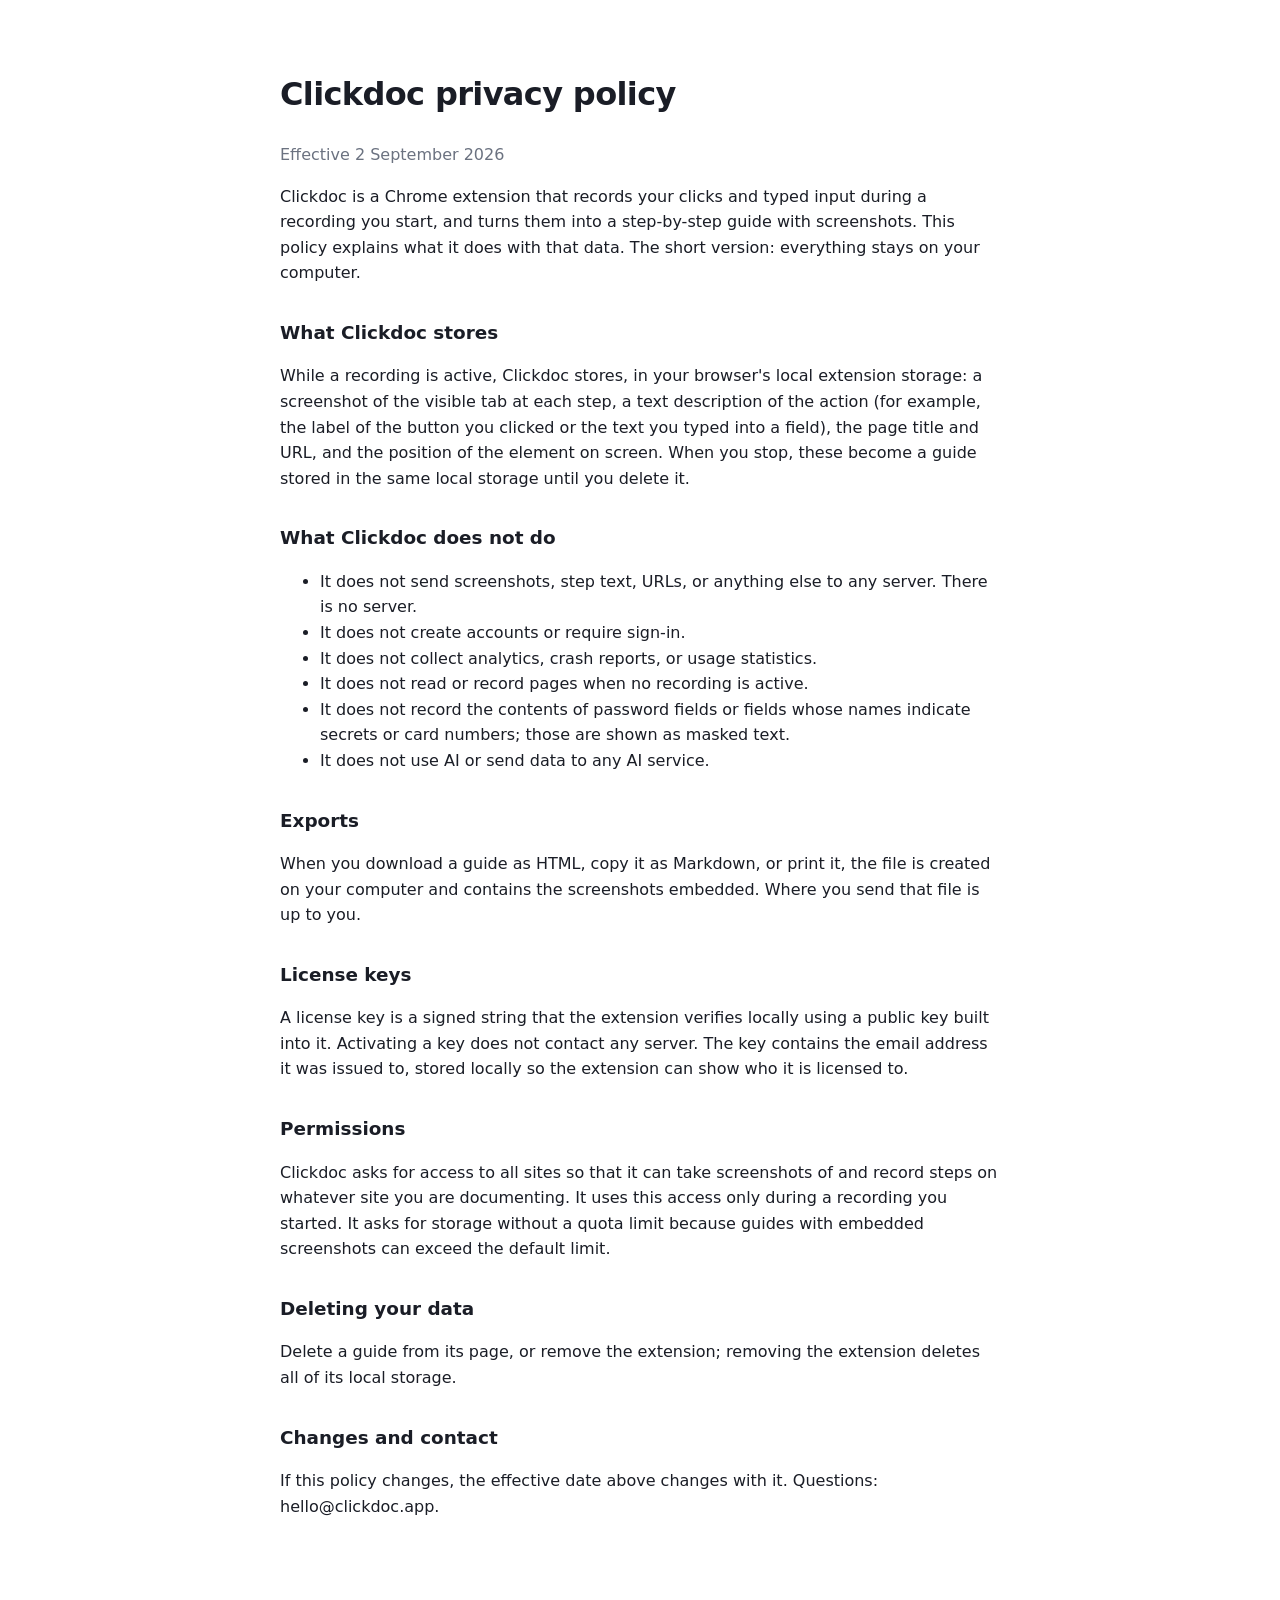
==== privacy.html @ 6314d19f "Clickdoc landing page, privacy policy and demo guides Co-Authored-By: Claude Fable 5.1 <noreply@anth" ====
<!doctype html>
<html lang="en">
<head>
<meta charset="utf-8">
<meta name="viewport" content="width=device-width, initial-scale=1">
<title>Clickdoc privacy policy</title>
<style>
  body { font-family: Inter, system-ui, -apple-system, "Segoe UI", sans-serif; color: #1a1d26; background: #fff; margin: 0; line-height: 1.6; }
  main { max-width: 720px; margin: 0 auto; padding: 48px 24px 80px; }
  h1 { letter-spacing: -0.02em; }
  h2 { margin-top: 2rem; font-size: 1.15rem; }
  .muted { color: #6b7280; }
</style>
</head>
<body>
<main>
  <h1>Clickdoc privacy policy</h1>
  <p class="muted">Effective 2 September 2026</p>

  <p>Clickdoc is a Chrome extension that records your clicks and typed input during a recording you start, and turns them into a step-by-step guide with screenshots. This policy explains what it does with that data. The short version: everything stays on your computer.</p>

  <h2>What Clickdoc stores</h2>
  <p>While a recording is active, Clickdoc stores, in your browser's local extension storage: a screenshot of the visible tab at each step, a text description of the action (for example, the label of the button you clicked or the text you typed into a field), the page title and URL, and the position of the element on screen. When you stop, these become a guide stored in the same local storage until you delete it.</p>

  <h2>What Clickdoc does not do</h2>
  <ul>
    <li>It does not send screenshots, step text, URLs, or anything else to any server. There is no server.</li>
    <li>It does not create accounts or require sign-in.</li>
    <li>It does not collect analytics, crash reports, or usage statistics.</li>
    <li>It does not read or record pages when no recording is active.</li>
    <li>It does not record the contents of password fields or fields whose names indicate secrets or card numbers; those are shown as masked text.</li>
    <li>It does not use AI or send data to any AI service.</li>
  </ul>

  <h2>Exports</h2>
  <p>When you download a guide as HTML, copy it as Markdown, or print it, the file is created on your computer and contains the screenshots embedded. Where you send that file is up to you.</p>

  <h2>License keys</h2>
  <p>A license key is a signed string that the extension verifies locally using a public key built into it. Activating a key does not contact any server. The key contains the email address it was issued to, stored locally so the extension can show who it is licensed to.</p>

  <h2>Permissions</h2>
  <p>Clickdoc asks for access to all sites so that it can take screenshots of and record steps on whatever site you are documenting. It uses this access only during a recording you started. It asks for storage without a quota limit because guides with embedded screenshots can exceed the default limit.</p>

  <h2>Deleting your data</h2>
  <p>Delete a guide from its page, or remove the extension; removing the extension deletes all of its local storage.</p>

  <h2>Changes and contact</h2>
  <p>If this policy changes, the effective date above changes with it. Questions: hello@clickdoc.app.</p>
</main>
</body>
</html>
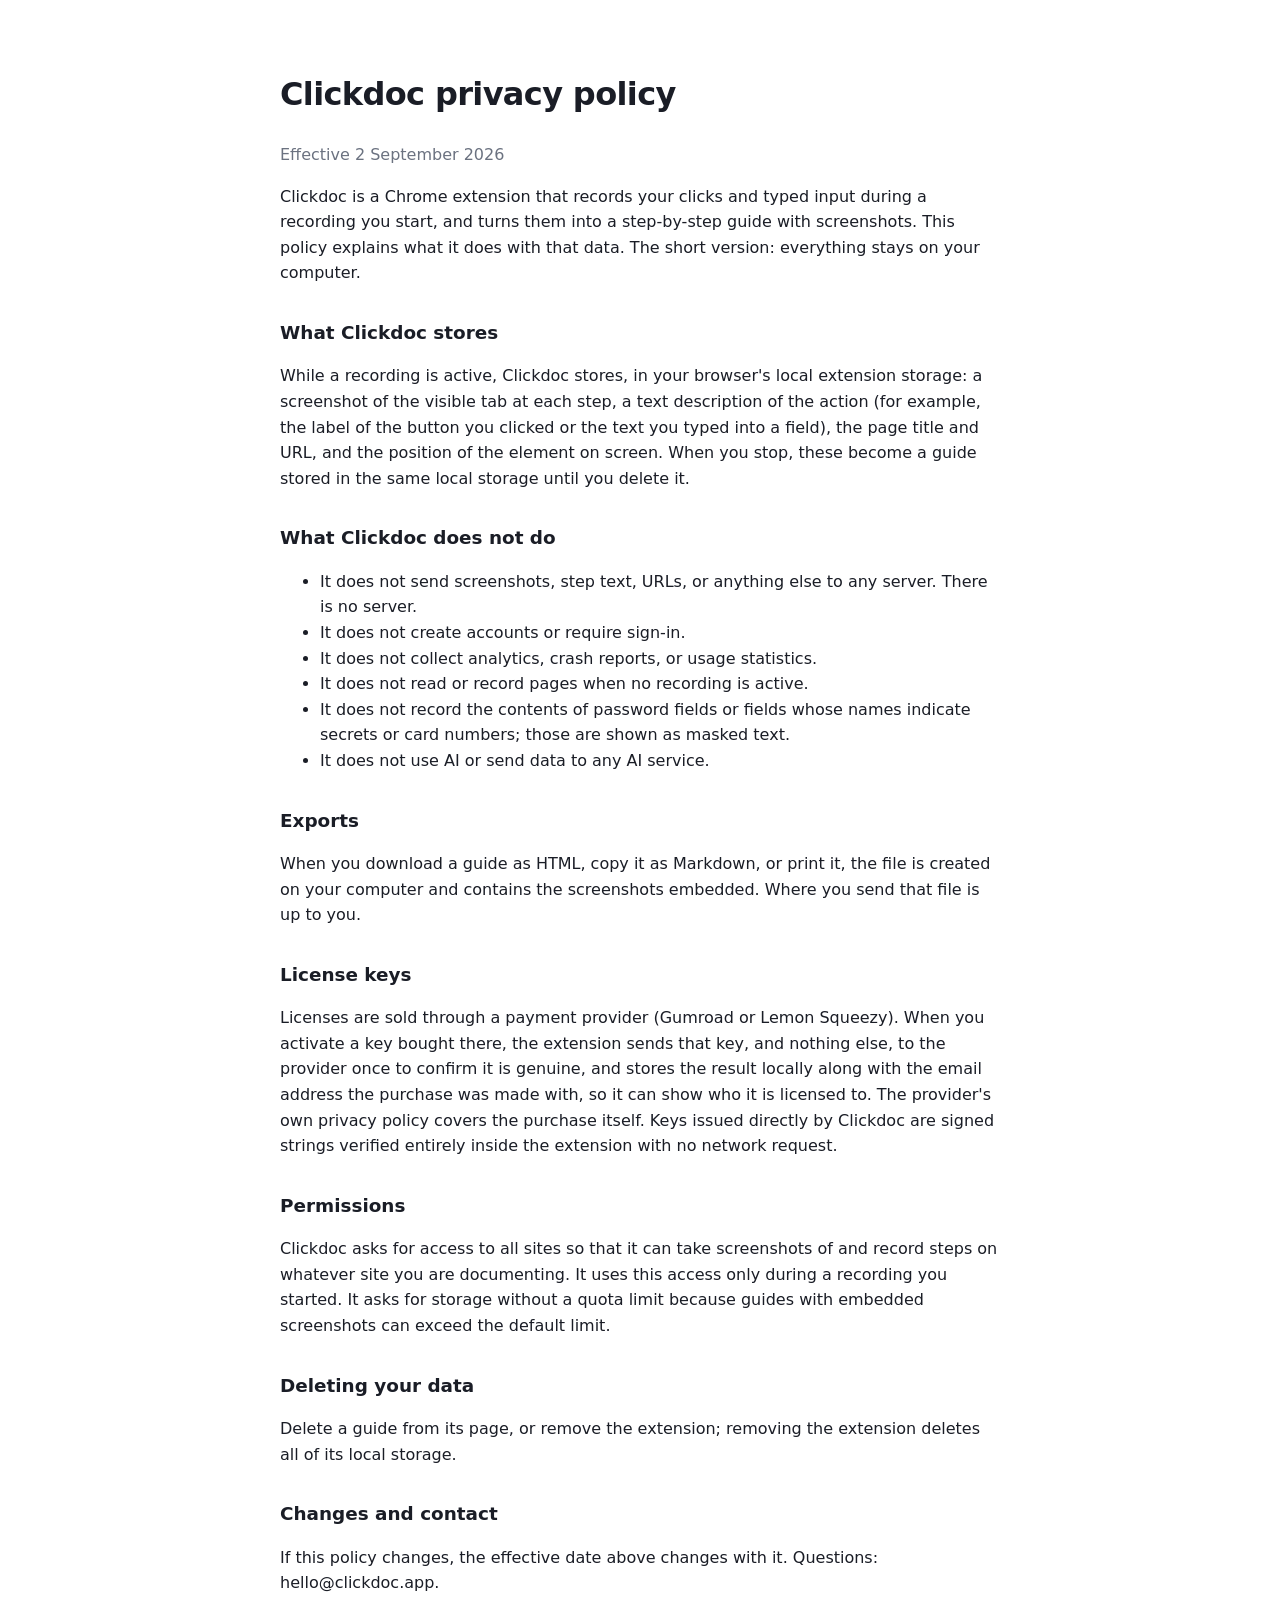
==== commit 3e2a4383: "Privacy policy: store license checks Co-Authored-By: Claude Fable 5.1 <noreply@anthropic.com> Claude" ====
--- a/privacy.html
+++ b/privacy.html
@@ -36,7 +36,7 @@
   <p>When you download a guide as HTML, copy it as Markdown, or print it, the file is created on your computer and contains the screenshots embedded. Where you send that file is up to you.</p>
 
   <h2>License keys</h2>
-  <p>A license key is a signed string that the extension verifies locally using a public key built into it. Activating a key does not contact any server. The key contains the email address it was issued to, stored locally so the extension can show who it is licensed to.</p>
+  <p>Licenses are sold through a payment provider (Gumroad or Lemon Squeezy). When you activate a key bought there, the extension sends that key, and nothing else, to the provider once to confirm it is genuine, and stores the result locally along with the email address the purchase was made with, so it can show who it is licensed to. The provider's own privacy policy covers the purchase itself. Keys issued directly by Clickdoc are signed strings verified entirely inside the extension with no network request.</p>
 
   <h2>Permissions</h2>
   <p>Clickdoc asks for access to all sites so that it can take screenshots of and record steps on whatever site you are documenting. It uses this access only during a recording you started. It asks for storage without a quota limit because guides with embedded screenshots can exceed the default limit.</p>
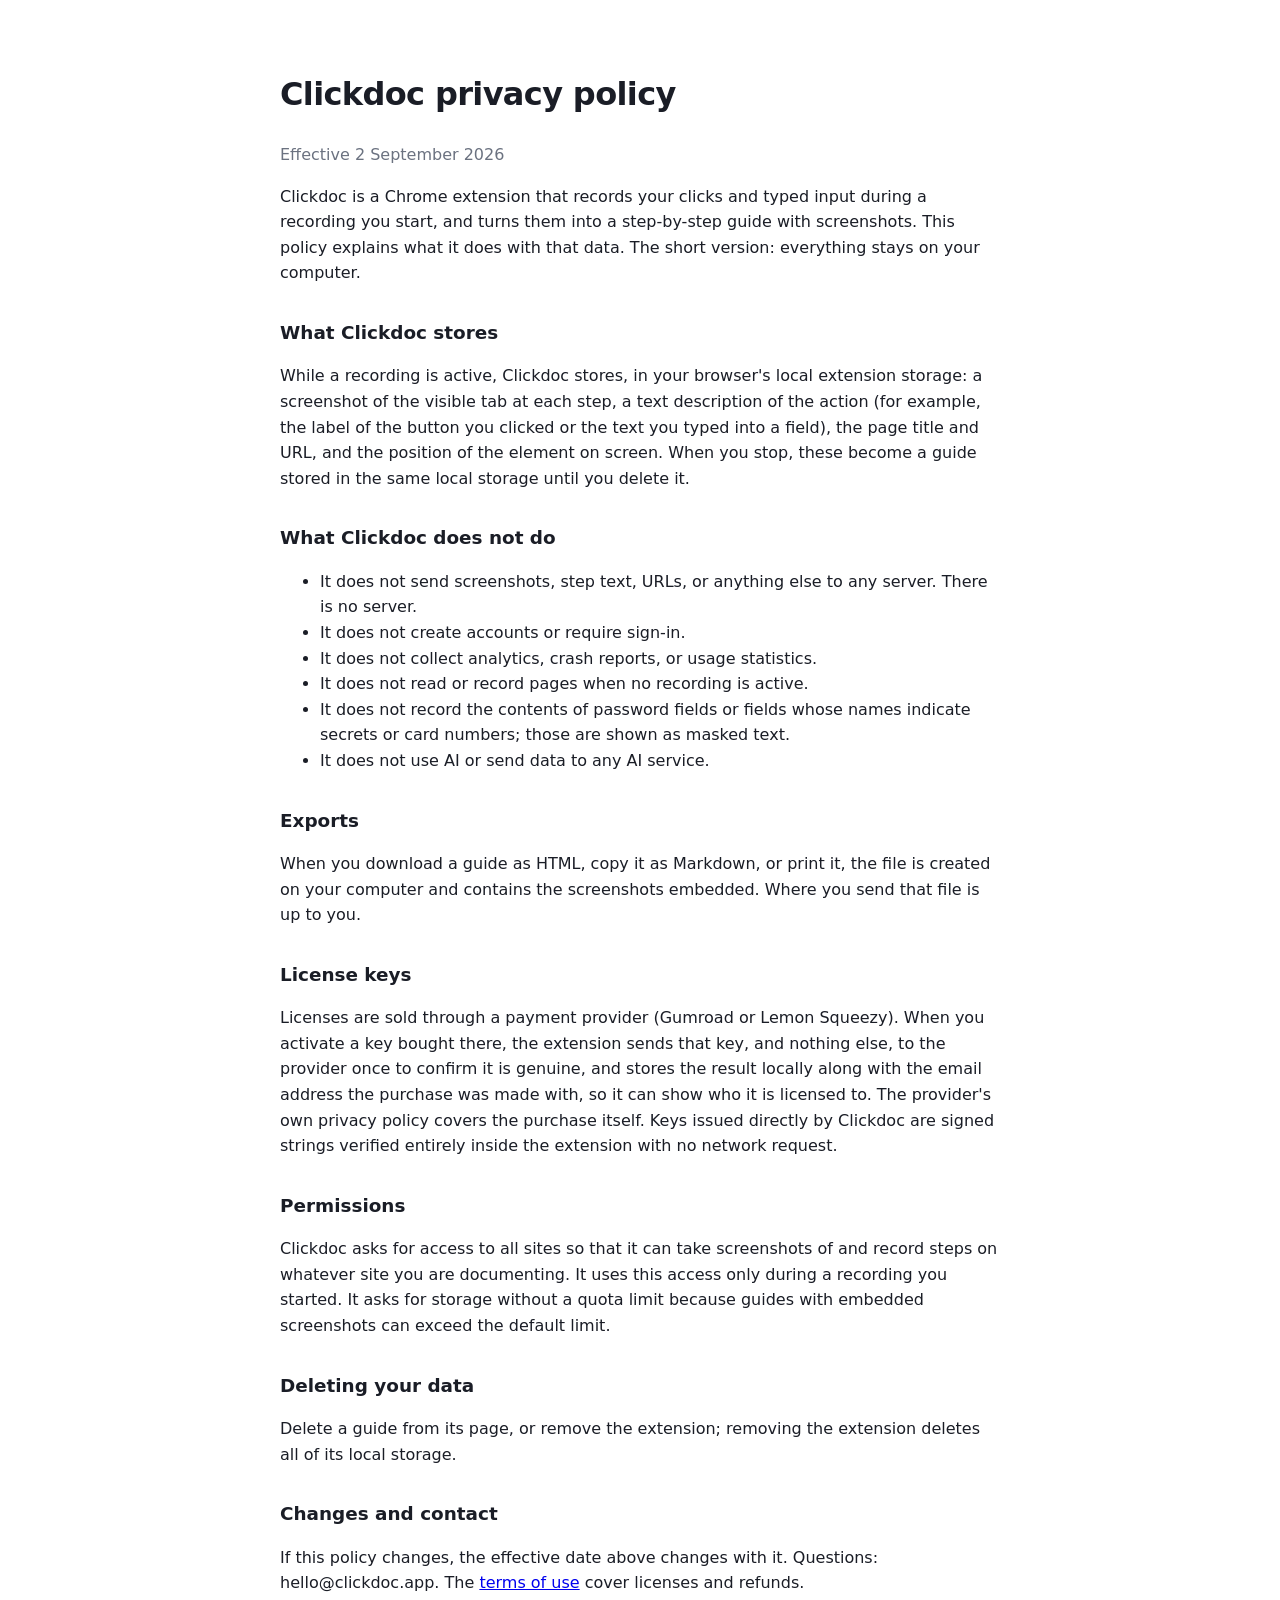
==== commit 01ab9f00: "Terms of use page; Team copy is one key with five seats Co-Authored-By: Claude Fable 5.1 <noreply@an" ====
--- a/privacy.html
+++ b/privacy.html
@@ -45,7 +45,7 @@
   <p>Delete a guide from its page, or remove the extension; removing the extension deletes all of its local storage.</p>
 
   <h2>Changes and contact</h2>
-  <p>If this policy changes, the effective date above changes with it. Questions: hello@clickdoc.app.</p>
+  <p>If this policy changes, the effective date above changes with it. Questions: hello@clickdoc.app. The <a href="terms.html">terms of use</a> cover licenses and refunds.</p>
 </main>
 </body>
 </html>
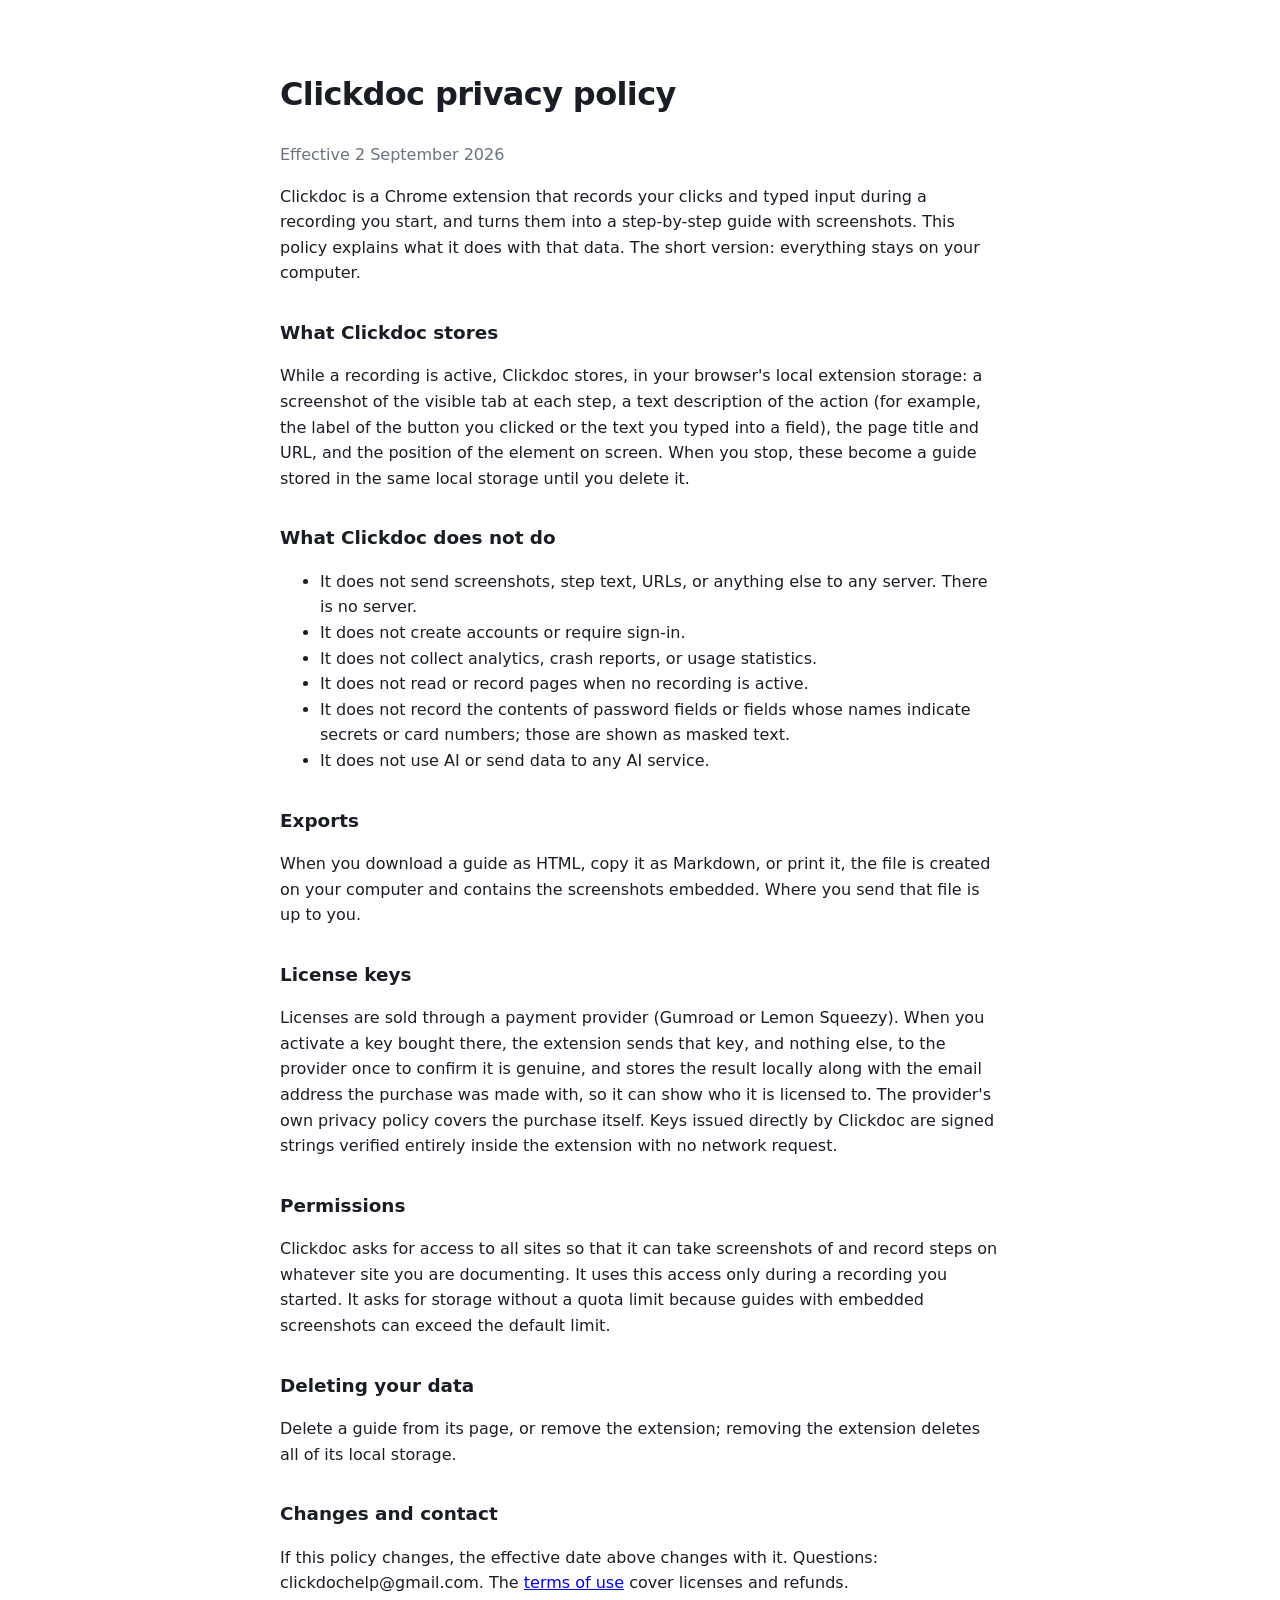
==== commit 0dde746e: "Support address is clickdochelp@gmail.com Co-Authored-By: Claude Fable 5.1 <noreply@anthropic.com> C" ====
--- a/privacy.html
+++ b/privacy.html
@@ -45,7 +45,7 @@
   <p>Delete a guide from its page, or remove the extension; removing the extension deletes all of its local storage.</p>
 
   <h2>Changes and contact</h2>
-  <p>If this policy changes, the effective date above changes with it. Questions: hello@clickdoc.app. The <a href="terms.html">terms of use</a> cover licenses and refunds.</p>
+  <p>If this policy changes, the effective date above changes with it. Questions: clickdochelp@gmail.com. The <a href="terms.html">terms of use</a> cover licenses and refunds.</p>
 </main>
 </body>
 </html>
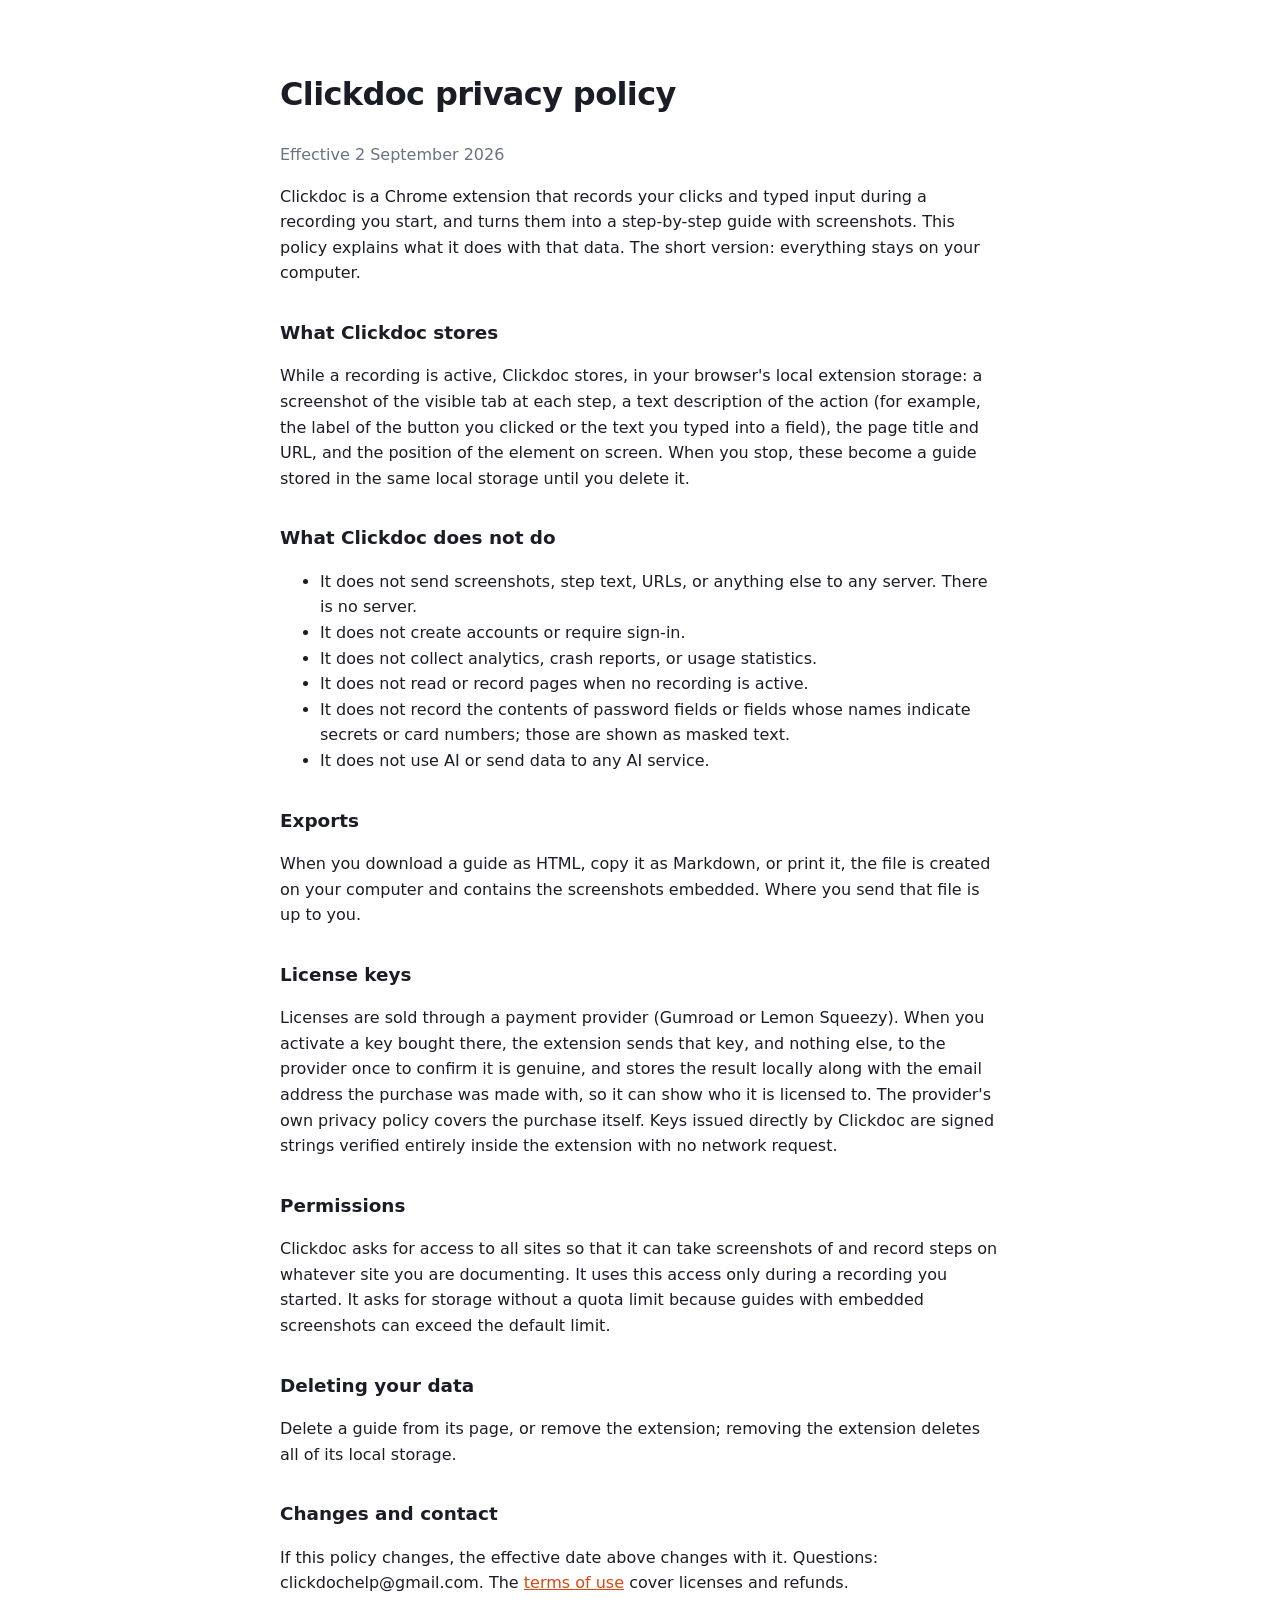
==== commit b27d1c61: "Comparison pages, shared stylesheet, sourced home-page figures Synced from clickdoc site/ at 6186f81" ====
--- a/privacy.html
+++ b/privacy.html
@@ -4,9 +4,11 @@
 <meta charset="utf-8">
 <meta name="viewport" content="width=device-width, initial-scale=1">
 <title>Clickdoc privacy policy</title>
+<link rel="stylesheet" href="site.css">
 <style>
   body { font-family: Inter, system-ui, -apple-system, "Segoe UI", sans-serif; color: #1a1d26; background: #fff; margin: 0; line-height: 1.6; }
-  main { max-width: 720px; margin: 0 auto; padding: 48px 24px 80px; }
+  /* content-box holds this column at the width it had before site.css set box-sizing: border-box globally. */
+  main { box-sizing: content-box; max-width: 720px; margin: 0 auto; padding: 48px 24px 80px; }
   h1 { letter-spacing: -0.02em; }
   h2 { margin-top: 2rem; font-size: 1.15rem; }
   .muted { color: #6b7280; }
--- a/site.css
+++ b/site.css
@@ -0,0 +1,52 @@
+/* Clickdoc site stylesheet — shared by index.html, privacy.html, terms.html and the
+   comparison pages. Lifted verbatim out of site/index.html's inline <style>; each page keeps
+   its own page-specific rules in its own <style> block, which loads after this file and wins.
+
+   One deliberate change during the move: the h1/h2 sizing below is scoped to .wrap, the marketing
+   shell, because privacy.html and terms.html now load this file too and set their own document
+   typography on a bare <main>. Element-level rules that no document page uses (section, footer)
+   stay unscoped. */
+:root { --primary: #d9480f; --ink: #1a1d26; --ink-2: #4b5563; --ink-3: #9ca3af; --bg: #fafaf9; --surface: #fff; --border: #e5e7eb; }
+* { box-sizing: border-box; }
+body { margin: 0; font-family: Inter, system-ui, -apple-system, "Segoe UI", sans-serif; color: var(--ink); background: var(--bg); line-height: 1.55; }
+a { color: var(--primary); }
+.wrap { max-width: 960px; margin: 0 auto; padding: 0 24px; }
+header { display: flex; justify-content: space-between; align-items: center; padding: 16px 0; }
+.brand { font-weight: 700; font-size: 1.2rem; letter-spacing: -0.02em; color: var(--ink); text-decoration: none; }
+.brand span { color: var(--primary); }
+nav a { margin-left: 20px; color: var(--ink-2); text-decoration: none; }
+.hero { padding: 56px 0 40px; display: grid; grid-template-columns: 1.1fr 1fr; gap: 40px; align-items: center; }
+.wrap h1 { font-size: clamp(2rem, 4.5vw, 3rem); line-height: 1.1; letter-spacing: -0.02em; margin: 0 0 16px; }
+.lede { font-size: 1.15rem; color: var(--ink-2); margin: 0 0 24px; }
+.btn { display: inline-flex; align-items: center; min-height: 48px; padding: 0 22px; border-radius: 8px; background: var(--primary); color: #fff; font-weight: 600; text-decoration: none; border: 1px solid var(--primary); }
+.btn:hover { background: #c23f0b; }
+.btn-ghost { background: transparent; color: var(--ink); border-color: var(--border); margin-left: 8px; }
+.btn:focus-visible, a:focus-visible { outline: 3px solid rgba(217,72,15,.4); outline-offset: 2px; }
+.shot { border: 1px solid var(--border); border-radius: 10px; overflow: hidden; box-shadow: 0 8px 30px -16px rgba(0,0,0,.35); background: #fff; }
+.shot img { display: block; width: 100%; height: auto; }
+section { padding: 40px 0; border-top: 1px solid var(--border); }
+.wrap h2 { font-size: 1.6rem; letter-spacing: -0.01em; margin: 0 0 20px; }
+.grid { display: grid; grid-template-columns: repeat(3, 1fr); gap: 20px; }
+.card { background: var(--surface); border: 1px solid var(--border); border-radius: 10px; padding: 20px; }
+.card h3 { margin: 0 0 6px; font-size: 1.05rem; }
+.card p { margin: 0; color: var(--ink-2); }
+.price { text-align: center; }
+.price .amt { font-size: 2.6rem; font-weight: 700; letter-spacing: -0.03em; }
+.price small { display: block; color: var(--ink-3); font-weight: 500; font-size: 1rem; }
+.price .buy { margin-top: 16px; }
+.price p { margin-bottom: 0; }
+.compare { width: 100%; border-collapse: collapse; background: var(--surface); border: 1px solid var(--border); border-radius: 10px; overflow: hidden; }
+.compare th, .compare td { padding: 12px 14px; text-align: left; border-bottom: 1px solid var(--border); }
+.compare th { font-size: .8rem; text-transform: uppercase; letter-spacing: .05em; color: var(--ink-3); background: var(--bg); }
+.compare tr:last-child td { border-bottom: 0; }
+footer { padding: 30px 0 50px; color: var(--ink-3); font-size: .9rem; }
+@media (max-width: 820px) { .hero, .grid { grid-template-columns: 1fr; } nav { display: none; } }
+
+/* Comparison pages: the source line under a table, the honest-limits lists, the CTA row. */
+.source { color: var(--ink-3); font-size: .9rem; margin: 12px 0 0; }
+.source a { color: var(--ink-2); }
+.checklist { margin: 0; padding-left: 20px; color: var(--ink-2); }
+.checklist li { margin-bottom: 8px; }
+.table-scroll { overflow-x: auto; }
+.cta-row { display: flex; flex-wrap: wrap; gap: 12px; align-items: center; }
+.cta-row .btn-ghost { margin-left: 0; }
